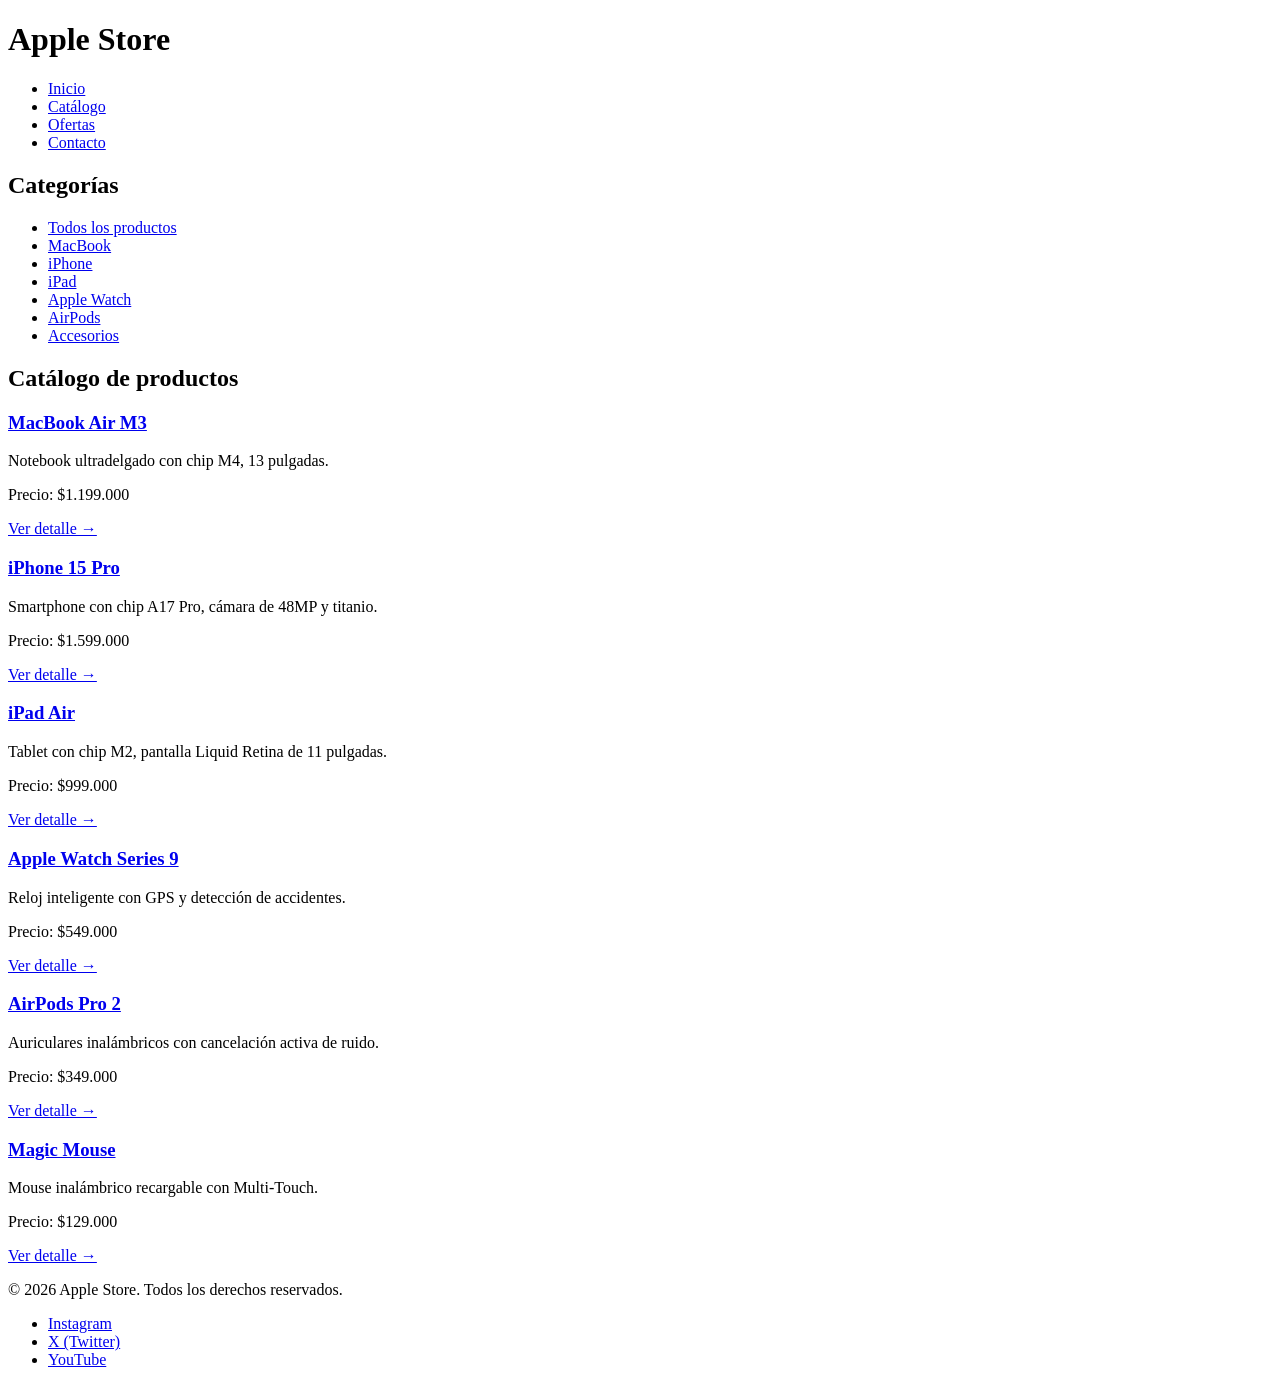
==== index.html @ e069ce96 "Initial commit" ====
<!DOCTYPE html>
<html lang="es">
<head>
    <meta charset="UTF-8">
    <meta name="viewport" content="width=device-width, initial-scale=1.0">
    <meta name="description" content="Catálogo de productos Apple: MacBook, iPhone, iPad, Apple Watch y más.">
    <title>Apple Store | Catálogo de Productos</title>
</head>
<body>

    <header>
        <h1>Apple Store</h1>
        <nav aria-label="Navegación principal">
            <ul>
                <li><a href="#inicio">Inicio</a></li>
                <li><a href="#catalogo">Catálogo</a></li>
                <li><a href="#ofertas">Ofertas</a></li>
                <li><a href="#contacto">Contacto</a></li>
            </ul>
        </nav>
    </header>

    <main id="inicio">

        <aside aria-label="Filtros de categorías">
            <h2>Categorías</h2>
            <nav aria-label="Filtros de productos">
                <ul>
                    <li><a href="#catalogo">Todos los productos</a></li>
                    <li><a href="#macbook">MacBook</a></li>
                    <li><a href="#iphone">iPhone</a></li>
                    <li><a href="#ipad">iPad</a></li>
                    <li><a href="#watch">Apple Watch</a></li>
                    <li><a href="#airpods">AirPods</a></li>
                    <li><a href="#accesorios">Accesorios</a></li>
                </ul>
            </nav>
        </aside>

        <section id="catalogo" aria-label="Catálogo de productos">
            <h2>Catálogo de productos</h2>

            <article id="macbook">
                <h3><a href="producto.html">MacBook Air M3</a></h3>
                <p>Notebook ultradelgado con chip M4, 13 pulgadas.</p>
                <p>Precio: $1.199.000</p>
                <p><a href="producto.html" aria-label="Ver detalle de MacBook Air M3">Ver detalle &rarr;</a></p>
            </article>

            <article id="iphone">
                <h3><a href="producto.html">iPhone 15 Pro</a></h3>
                <p>Smartphone con chip A17 Pro, cámara de 48MP y titanio.</p>
                <p>Precio: $1.599.000</p>
                <p><a href="producto.html" aria-label="Ver detalle de iPhone 15 Pro">Ver detalle &rarr;</a></p>
            </article>

            <article id="ipad">
                <h3><a href="producto.html">iPad Air</a></h3>
                <p>Tablet con chip M2, pantalla Liquid Retina de 11 pulgadas.</p>
                <p>Precio: $999.000</p>
                <p><a href="producto.html" aria-label="Ver detalle de iPad Air">Ver detalle &rarr;</a></p>
            </article>

            <article id="watch">
                <h3><a href="producto.html">Apple Watch Series 9</a></h3>
                <p>Reloj inteligente con GPS y detección de accidentes.</p>
                <p>Precio: $549.000</p>
                <p><a href="producto.html" aria-label="Ver detalle de Apple Watch Series 9">Ver detalle &rarr;</a></p>
            </article>

            <article id="airpods">
                <h3><a href="producto.html">AirPods Pro 2</a></h3>
                <p>Auriculares inalámbricos con cancelación activa de ruido.</p>
                <p>Precio: $349.000</p>
                <p><a href="producto.html" aria-label="Ver detalle de AirPods Pro 2">Ver detalle &rarr;</a></p>
            </article>

            <article id="accesorios">
                <h3><a href="producto.html">Magic Mouse</a></h3>
                <p>Mouse inalámbrico recargable con Multi-Touch.</p>
                <p>Precio: $129.000</p>
                <p><a href="producto.html" aria-label="Ver detalle de Magic Mouse">Ver detalle &rarr;</a></p>
            </article>

        </section>

    </main>

    <footer id="contacto">
        <p>&copy; 2026 Apple Store. Todos los derechos reservados.</p>
        <nav aria-label="Redes sociales">
            <ul>
                <li><a href="https://instagram.com/apple" rel="noopener noreferrer" target="_blank">Instagram</a></li>
                <li><a href="https://x.com/apple" rel="noopener noreferrer" target="_blank">X (Twitter)</a></li>
                <li><a href="https://youtube.com/apple" rel="noopener noreferrer" target="_blank">YouTube</a></li>
            </ul>
        </nav>
    </footer>

</body>
</html>
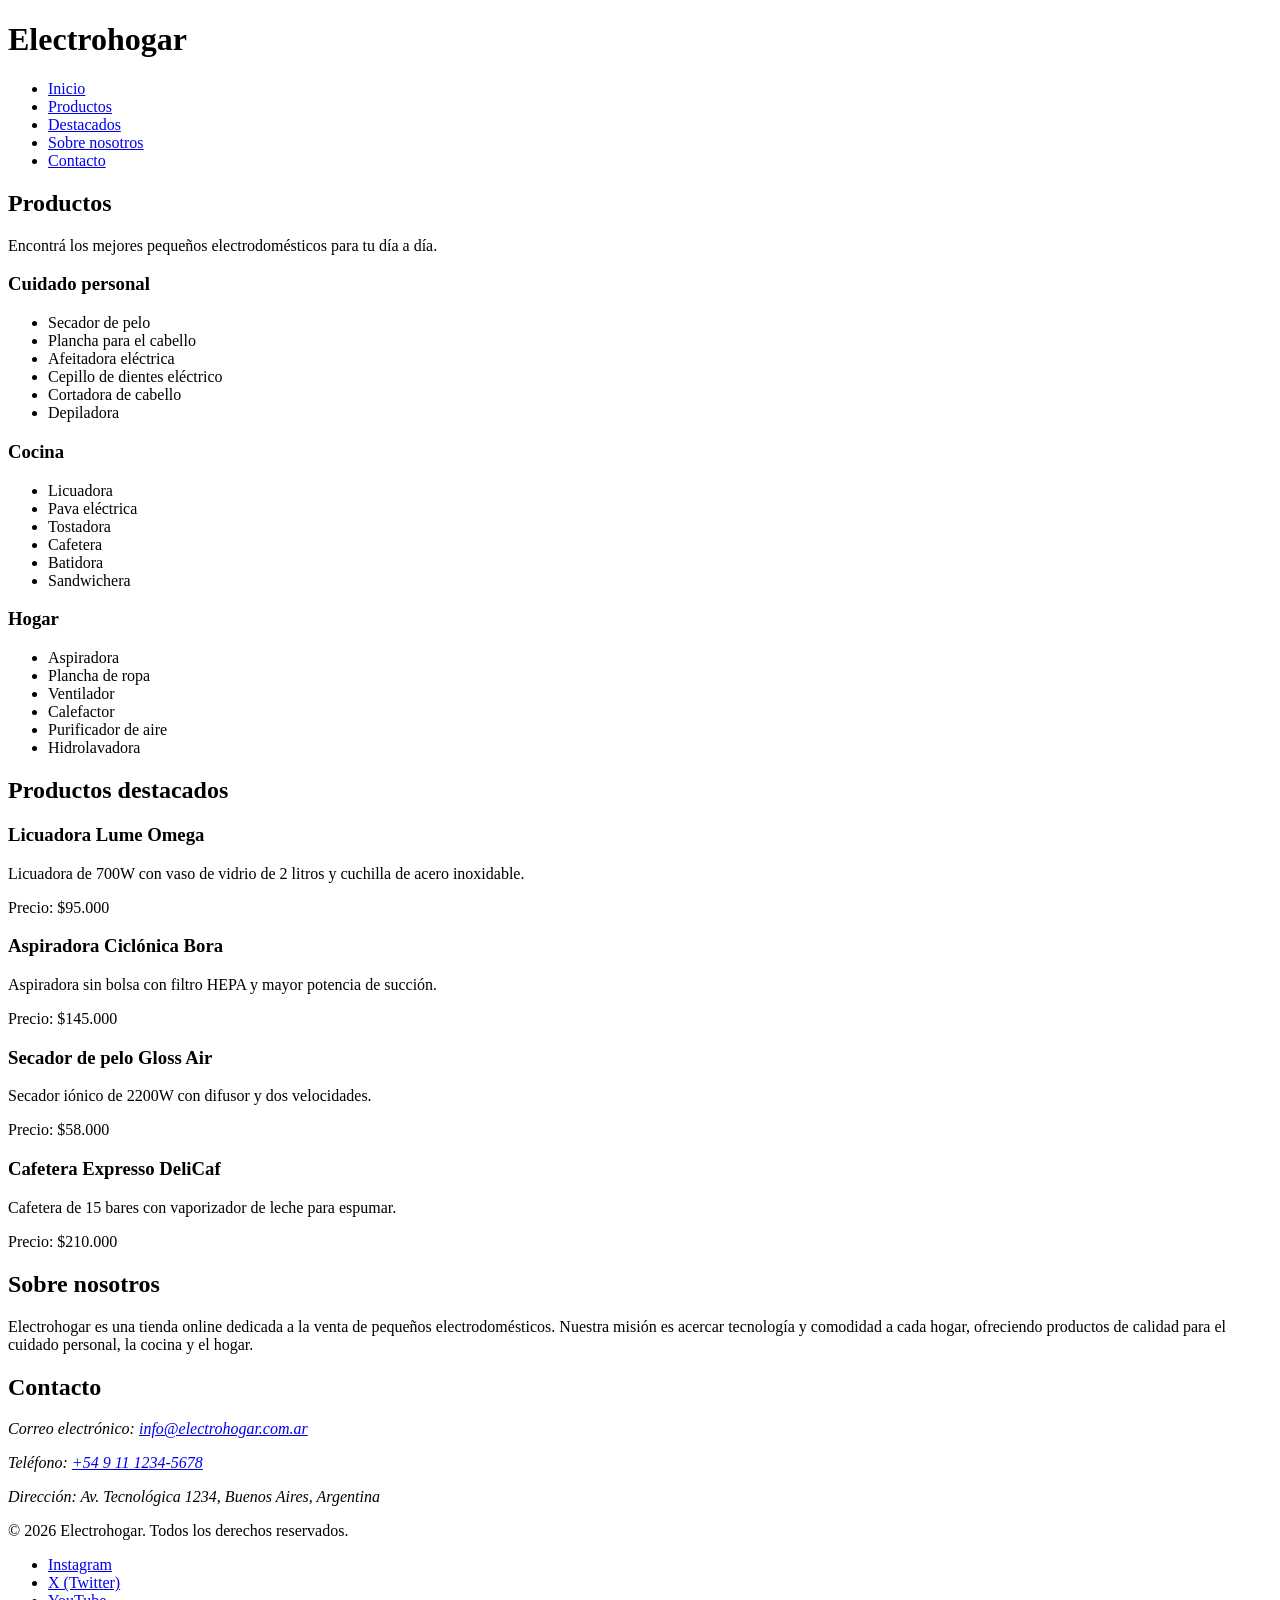
==== commit 3993c052: "guardo los cambios de practica 1" ====
--- a/index.html
+++ b/index.html
@@ -3,18 +3,19 @@
 <head>
     <meta charset="UTF-8">
     <meta name="viewport" content="width=device-width, initial-scale=1.0">
-    <meta name="description" content="Catálogo de productos Apple: MacBook, iPhone, iPad, Apple Watch y más.">
-    <title>Apple Store | Catálogo de Productos</title>
+    <meta name="description" content="Electrohogar: tienda online de pequeños electrodomésticos para el cuidado personal, la cocina y el hogar.">
+    <title>Electrohogar | Pequeños Electrodomésticos</title>
 </head>
 <body>
 
     <header>
-        <h1>Apple Store</h1>
+        <h1>Electrohogar</h1>
         <nav aria-label="Navegación principal">
             <ul>
                 <li><a href="#inicio">Inicio</a></li>
-                <li><a href="#catalogo">Catálogo</a></li>
-                <li><a href="#ofertas">Ofertas</a></li>
+                <li><a href="#productos">Productos</a></li>
+                <li><a href="#destacados">Destacados</a></li>
+                <li><a href="#nosotros">Sobre nosotros</a></li>
                 <li><a href="#contacto">Contacto</a></li>
             </ul>
         </nav>
@@ -22,80 +23,101 @@
 
     <main id="inicio">
 
-        <aside aria-label="Filtros de categorías">
-            <h2>Categorías</h2>
-            <nav aria-label="Filtros de productos">
+        <section id="productos" aria-label="Productos">
+            <h2>Productos</h2>
+            <p>Encontrá los mejores pequeños electrodomésticos para tu día a día.</p>
+
+            <section id="cuidado-personal" aria-label="Categoría cuidado personal">
+                <h3>Cuidado personal</h3>
                 <ul>
-                    <li><a href="#catalogo">Todos los productos</a></li>
-                    <li><a href="#macbook">MacBook</a></li>
-                    <li><a href="#iphone">iPhone</a></li>
-                    <li><a href="#ipad">iPad</a></li>
-                    <li><a href="#watch">Apple Watch</a></li>
-                    <li><a href="#airpods">AirPods</a></li>
-                    <li><a href="#accesorios">Accesorios</a></li>
+                    <li>Secador de pelo</li>
+                    <li>Plancha para el cabello</li>
+                    <li>Afeitadora eléctrica</li>
+                    <li>Cepillo de dientes eléctrico</li>
+                    <li>Cortadora de cabello</li>
+                    <li>Depiladora</li>
                 </ul>
-            </nav>
-        </aside>
+            </section>
 
-        <section id="catalogo" aria-label="Catálogo de productos">
-            <h2>Catálogo de productos</h2>
+            <section id="cocina" aria-label="Categoría cocina">
+                <h3>Cocina</h3>
+                <ul>
+                    <li>Licuadora</li>
+                    <li>Pava eléctrica</li>
+                    <li>Tostadora</li>
+                    <li>Cafetera</li>
+                    <li>Batidora</li>
+                    <li>Sandwichera</li>
+                </ul>
+            </section>
 
-            <article id="macbook">
-                <h3><a href="producto.html">MacBook Air M3</a></h3>
-                <p>Notebook ultradelgado con chip M4, 13 pulgadas.</p>
-                <p>Precio: $1.199.000</p>
-                <p><a href="producto.html" aria-label="Ver detalle de MacBook Air M3">Ver detalle &rarr;</a></p>
+            <section id="hogar" aria-label="Categoría hogar">
+                <h3>Hogar</h3>
+                <ul>
+                    <li>Aspiradora</li>
+                    <li>Plancha de ropa</li>
+                    <li>Ventilador</li>
+                    <li>Calefactor</li>
+                    <li>Purificador de aire</li>
+                    <li>Hidrolavadora</li>
+                </ul>
+            </section>
+        </section>
+
+        <section id="destacados" aria-label="Productos destacados">
+            <h2>Productos destacados</h2>
+
+            <article>
+                <h3>Licuadora Lume Omega</h3>
+                <p>Licuadora de 700W con vaso de vidrio de 2 litros y cuchilla de acero inoxidable.</p>
+                <p>Precio: $95.000</p>
             </article>
 
-            <article id="iphone">
-                <h3><a href="producto.html">iPhone 15 Pro</a></h3>
-                <p>Smartphone con chip A17 Pro, cámara de 48MP y titanio.</p>
-                <p>Precio: $1.599.000</p>
-                <p><a href="producto.html" aria-label="Ver detalle de iPhone 15 Pro">Ver detalle &rarr;</a></p>
+            <article>
+                <h3>Aspiradora Ciclónica Bora</h3>
+                <p>Aspiradora sin bolsa con filtro HEPA y mayor potencia de succión.</p>
+                <p>Precio: $145.000</p>
             </article>
 
-            <article id="ipad">
-                <h3><a href="producto.html">iPad Air</a></h3>
-                <p>Tablet con chip M2, pantalla Liquid Retina de 11 pulgadas.</p>
-                <p>Precio: $999.000</p>
-                <p><a href="producto.html" aria-label="Ver detalle de iPad Air">Ver detalle &rarr;</a></p>
+            <article>
+                <h3>Secador de pelo Gloss Air</h3>
+                <p>Secador iónico de 2200W con difusor y dos velocidades.</p>
+                <p>Precio: $58.000</p>
             </article>
 
-            <article id="watch">
-                <h3><a href="producto.html">Apple Watch Series 9</a></h3>
-                <p>Reloj inteligente con GPS y detección de accidentes.</p>
-                <p>Precio: $549.000</p>
-                <p><a href="producto.html" aria-label="Ver detalle de Apple Watch Series 9">Ver detalle &rarr;</a></p>
+            <article>
+                <h3>Cafetera Expresso DeliCaf</h3>
+                <p>Cafetera de 15 bares con vaporizador de leche para espumar.</p>
+                <p>Precio: $210.000</p>
             </article>
+        </section>
 
-            <article id="airpods">
-                <h3><a href="producto.html">AirPods Pro 2</a></h3>
-                <p>Auriculares inalámbricos con cancelación activa de ruido.</p>
-                <p>Precio: $349.000</p>
-                <p><a href="producto.html" aria-label="Ver detalle de AirPods Pro 2">Ver detalle &rarr;</a></p>
-            </article>
+        <section id="nosotros" aria-label="Sobre nosotros">
+            <h2>Sobre nosotros</h2>
+            <p>Electrohogar es una tienda online dedicada a la venta de pequeños electrodomésticos. Nuestra misión es acercar tecnología y comodidad a cada hogar, ofreciendo productos de calidad para el cuidado personal, la cocina y el hogar.</p>
+        </section>
 
-            <article id="accesorios">
-                <h3><a href="producto.html">Magic Mouse</a></h3>
-                <p>Mouse inalámbrico recargable con Multi-Touch.</p>
-                <p>Precio: $129.000</p>
-                <p><a href="producto.html" aria-label="Ver detalle de Magic Mouse">Ver detalle &rarr;</a></p>
-            </article>
-
+        <section id="contacto" aria-label="Contacto">
+            <h2>Contacto</h2>
+            <address>
+                <p>Correo electrónico: <a href="mailto:info@electrohogar.com.ar">info@electrohogar.com.ar</a></p>
+                <p>Teléfono: <a href="tel:+5491112345678">+54 9 11 1234-5678</a></p>
+                <p>Dirección: Av. Tecnológica 1234, Buenos Aires, Argentina</p>
+            </address>
         </section>
 
     </main>
 
-    <footer id="contacto">
-        <p>&copy; 2026 Apple Store. Todos los derechos reservados.</p>
+    <footer>
+        <p>&copy; 2026 Electrohogar. Todos los derechos reservados.</p>
         <nav aria-label="Redes sociales">
             <ul>
-                <li><a href="https://instagram.com/apple" rel="noopener noreferrer" target="_blank">Instagram</a></li>
-                <li><a href="https://x.com/apple" rel="noopener noreferrer" target="_blank">X (Twitter)</a></li>
-                <li><a href="https://youtube.com/apple" rel="noopener noreferrer" target="_blank">YouTube</a></li>
+                <li><a href="https://instagram.com/electrohogar" rel="noopener noreferrer" target="_blank">Instagram</a></li>
+                <li><a href="https://x.com/electrohogar" rel="noopener noreferrer" target="_blank">X (Twitter)</a></li>
+                <li><a href="https://youtube.com/electrohogar" rel="noopener noreferrer" target="_blank">YouTube</a></li>
             </ul>
         </nav>
     </footer>
 
 </body>
-</html>
+</html>
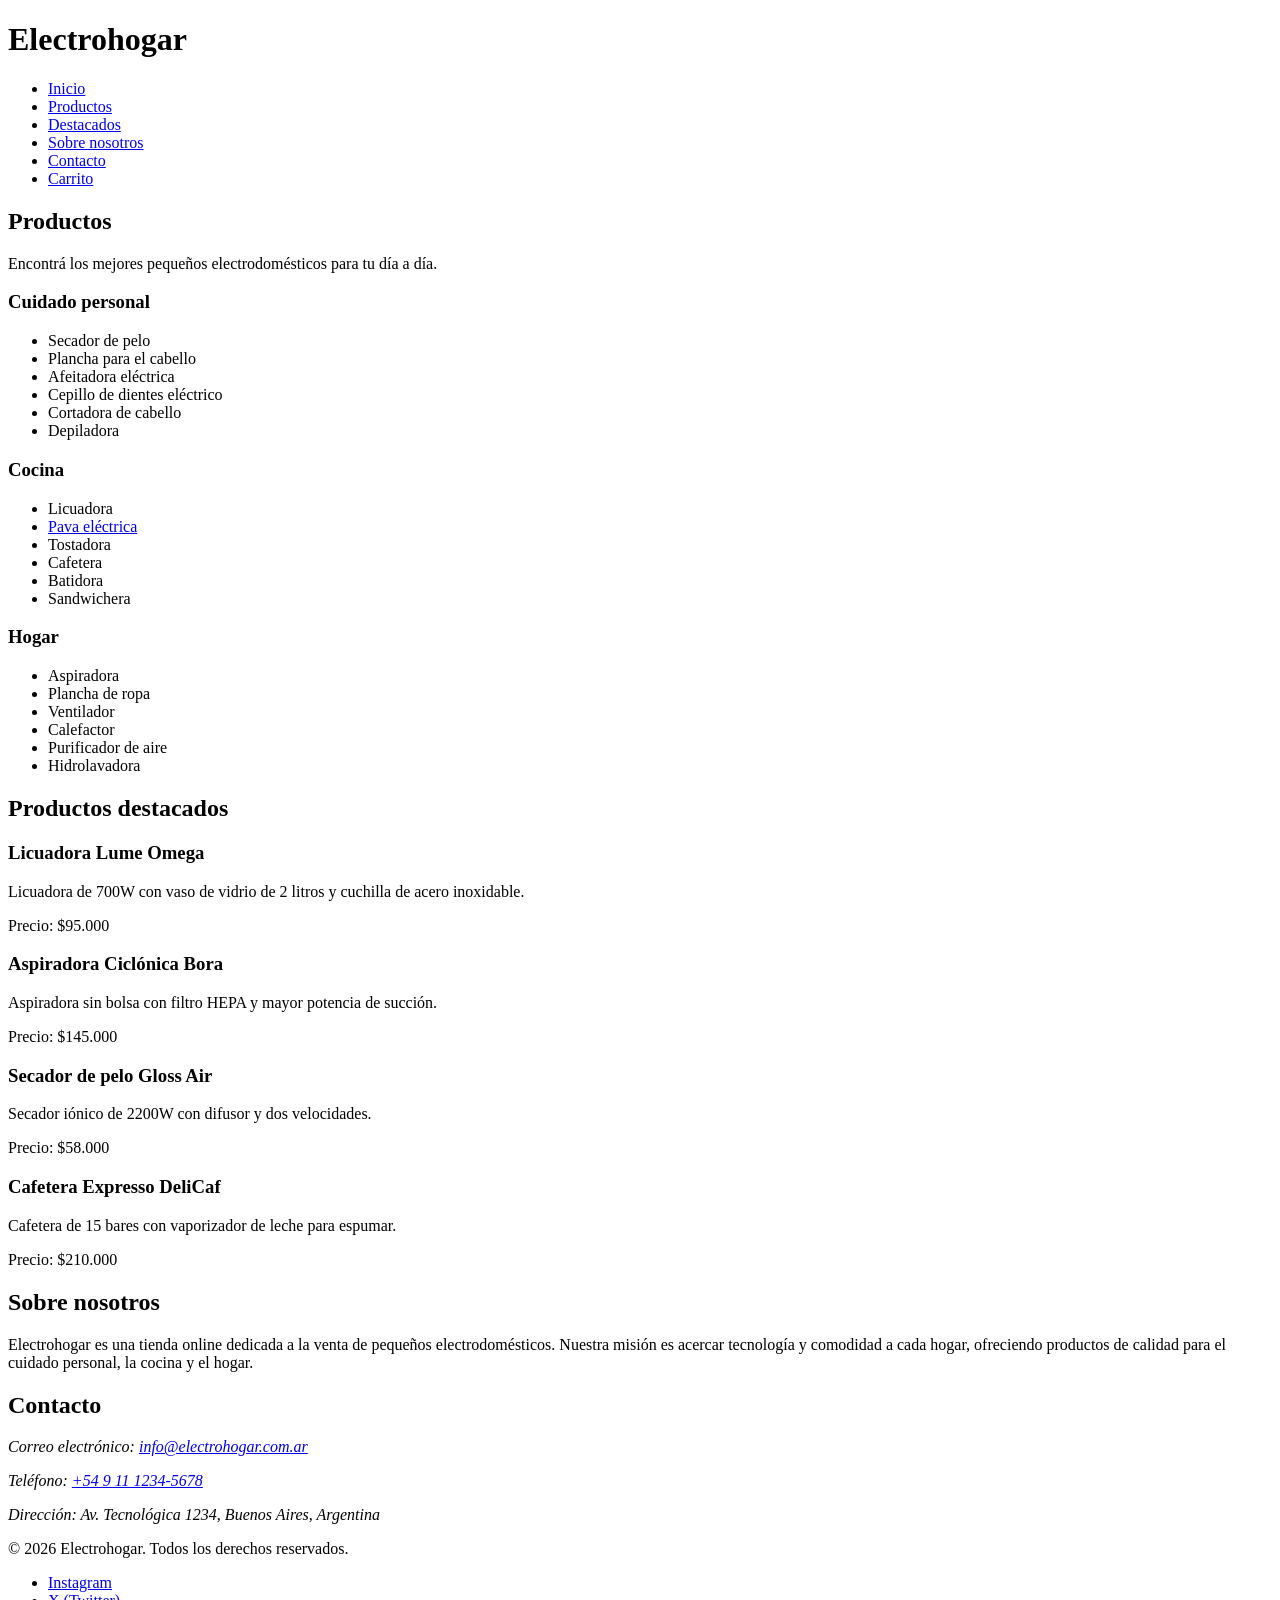
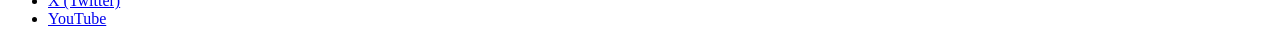
==== commit e676a108: "agrego paginas del proyecto" ====
--- a/index.html
+++ b/index.html
@@ -16,7 +16,8 @@
                 <li><a href="#productos">Productos</a></li>
                 <li><a href="#destacados">Destacados</a></li>
                 <li><a href="#nosotros">Sobre nosotros</a></li>
-                <li><a href="#contacto">Contacto</a></li>
+                <li><a href="contacto.html">Contacto</a></li>
+                <li><a href="carrito.html">Carrito</a></li>
             </ul>
         </nav>
     </header>
@@ -43,7 +44,7 @@
                 <h3>Cocina</h3>
                 <ul>
                     <li>Licuadora</li>
-                    <li>Pava eléctrica</li>
+                    <li><a href="producto.html">Pava eléctrica</a></li>
                     <li>Tostadora</li>
                     <li>Cafetera</li>
                     <li>Batidora</li>
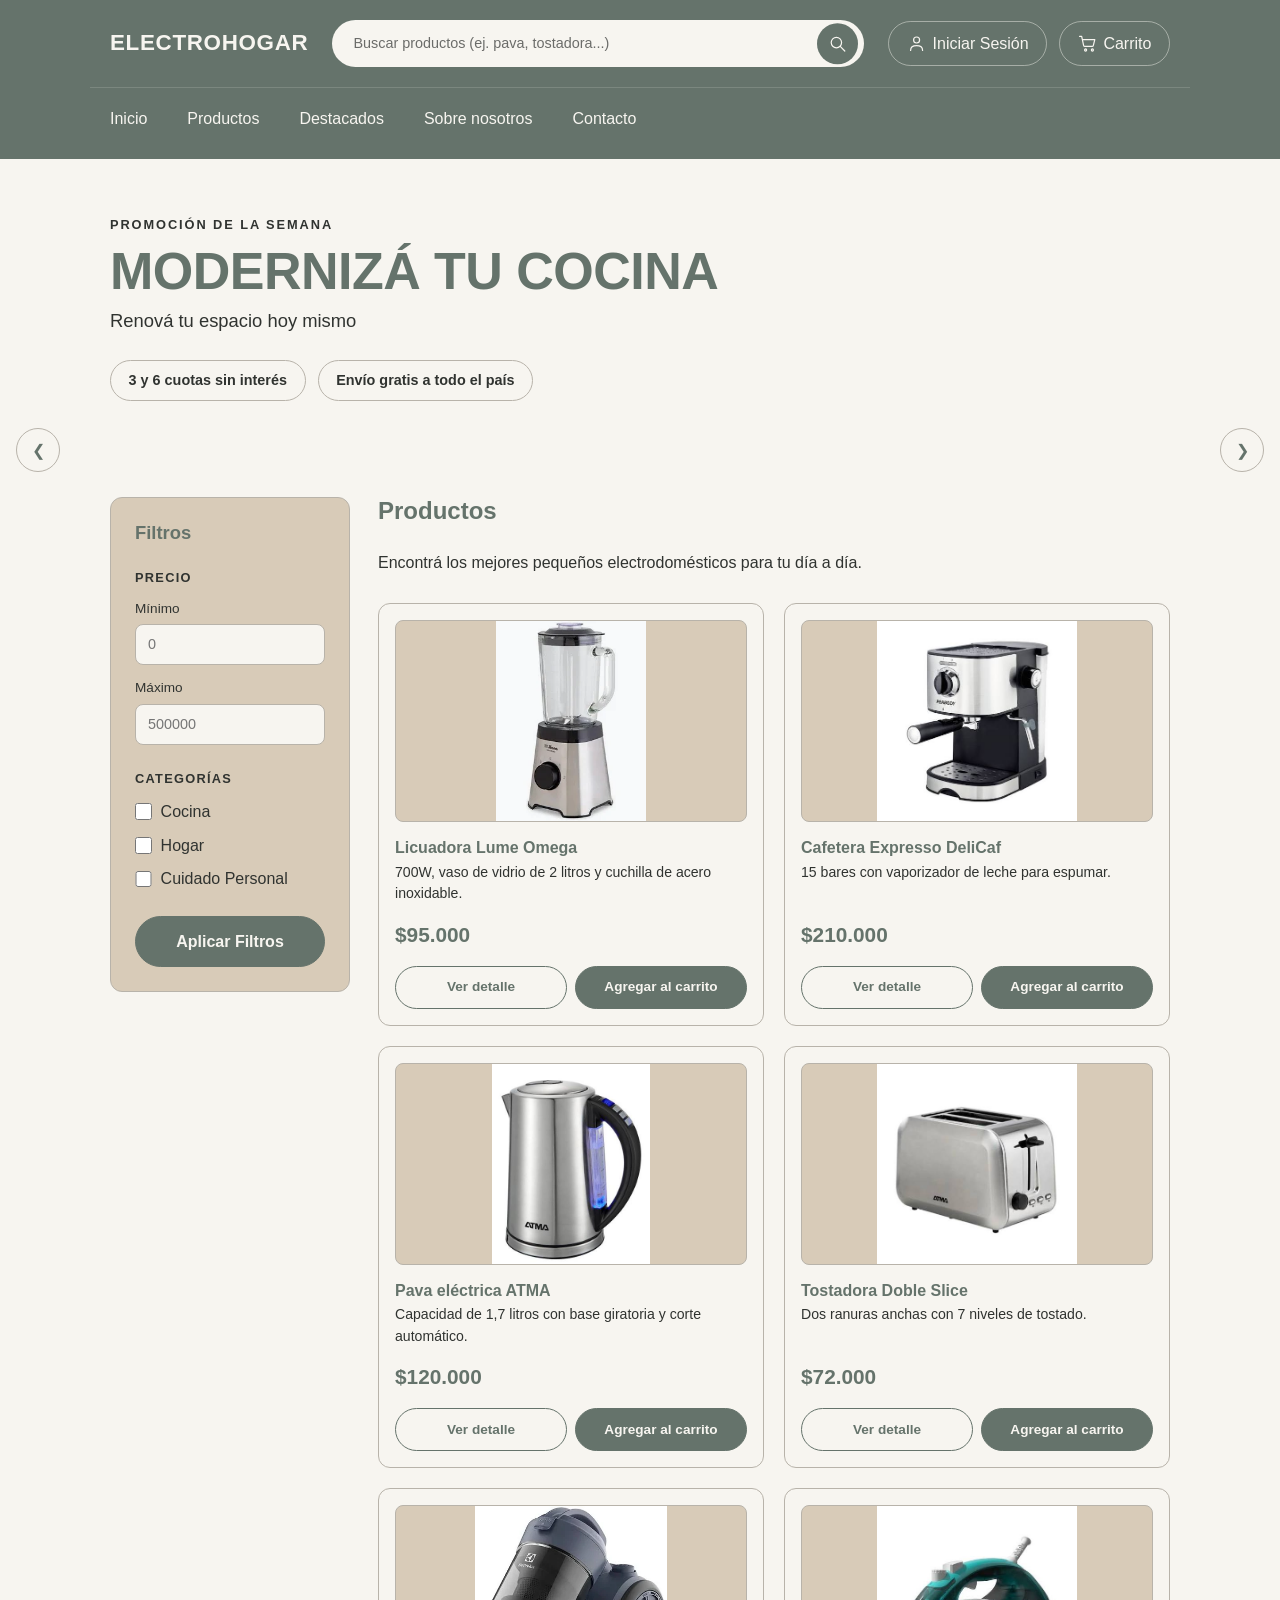
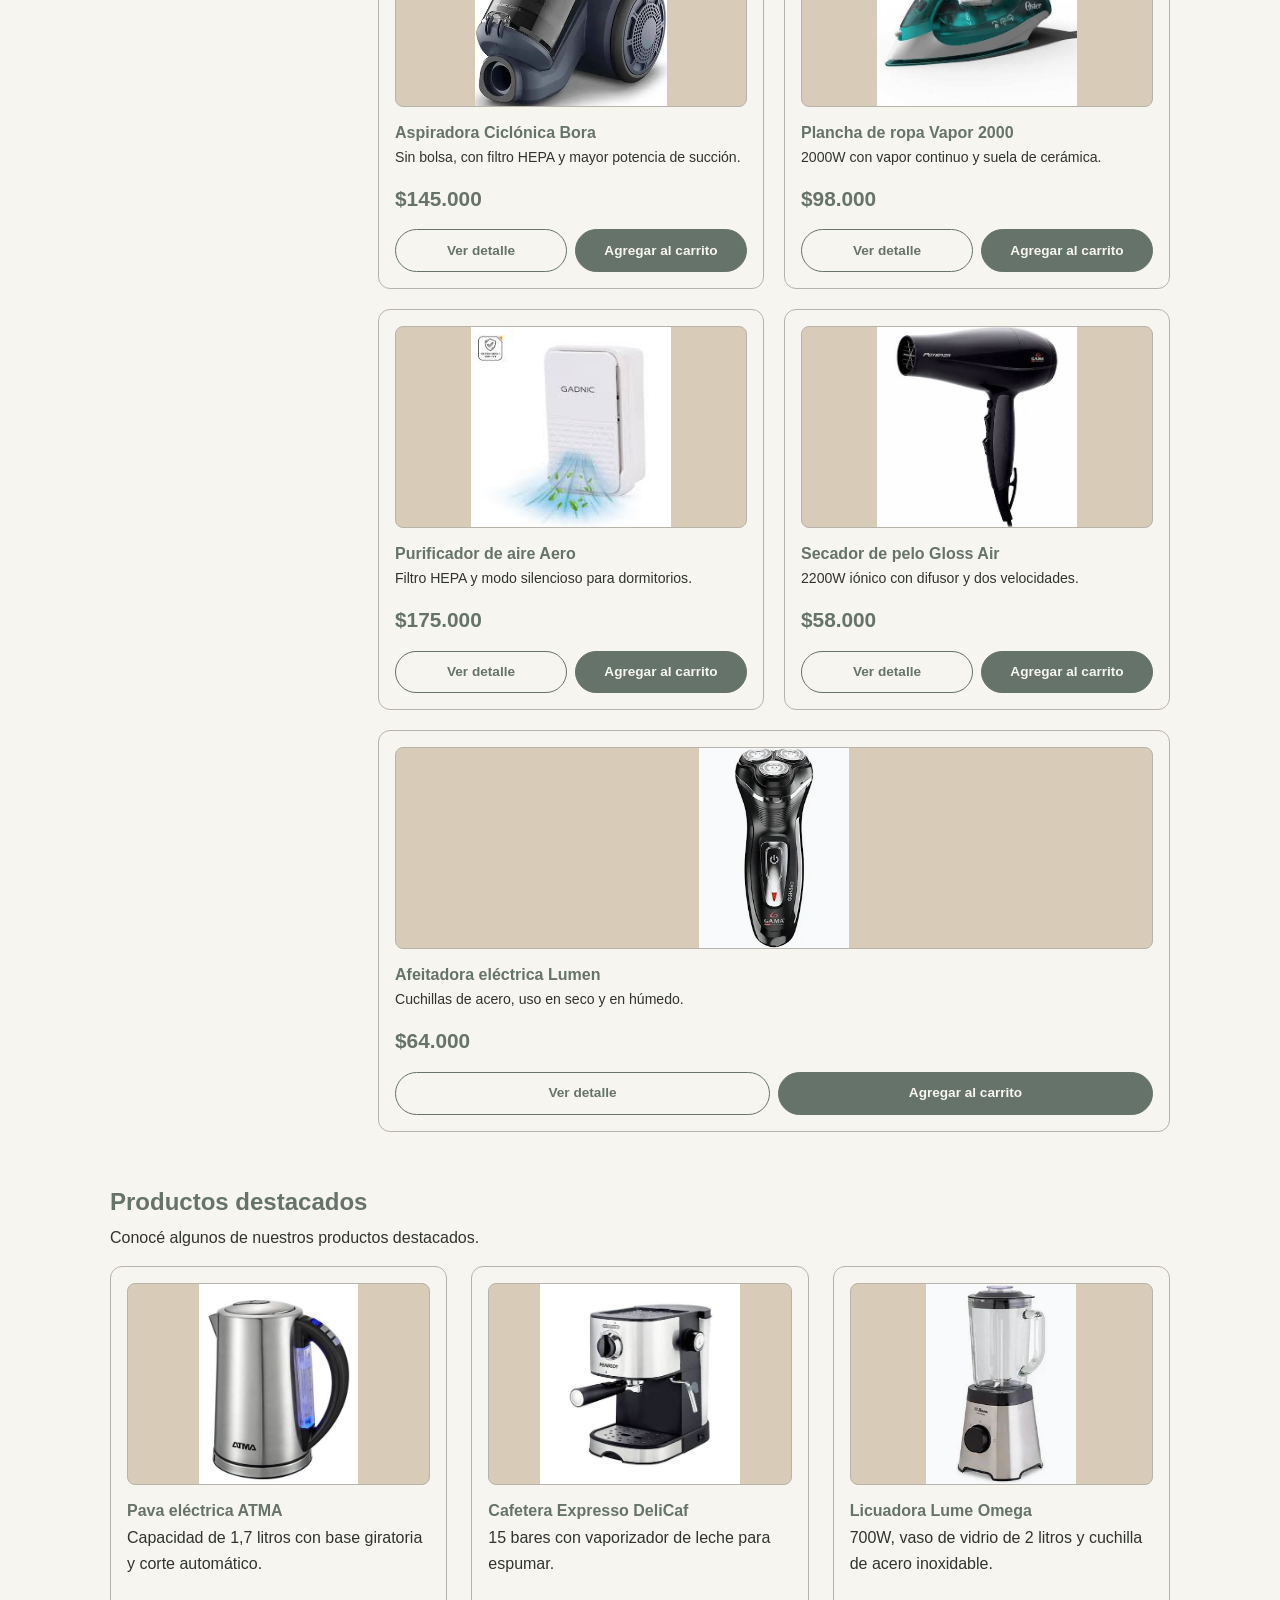
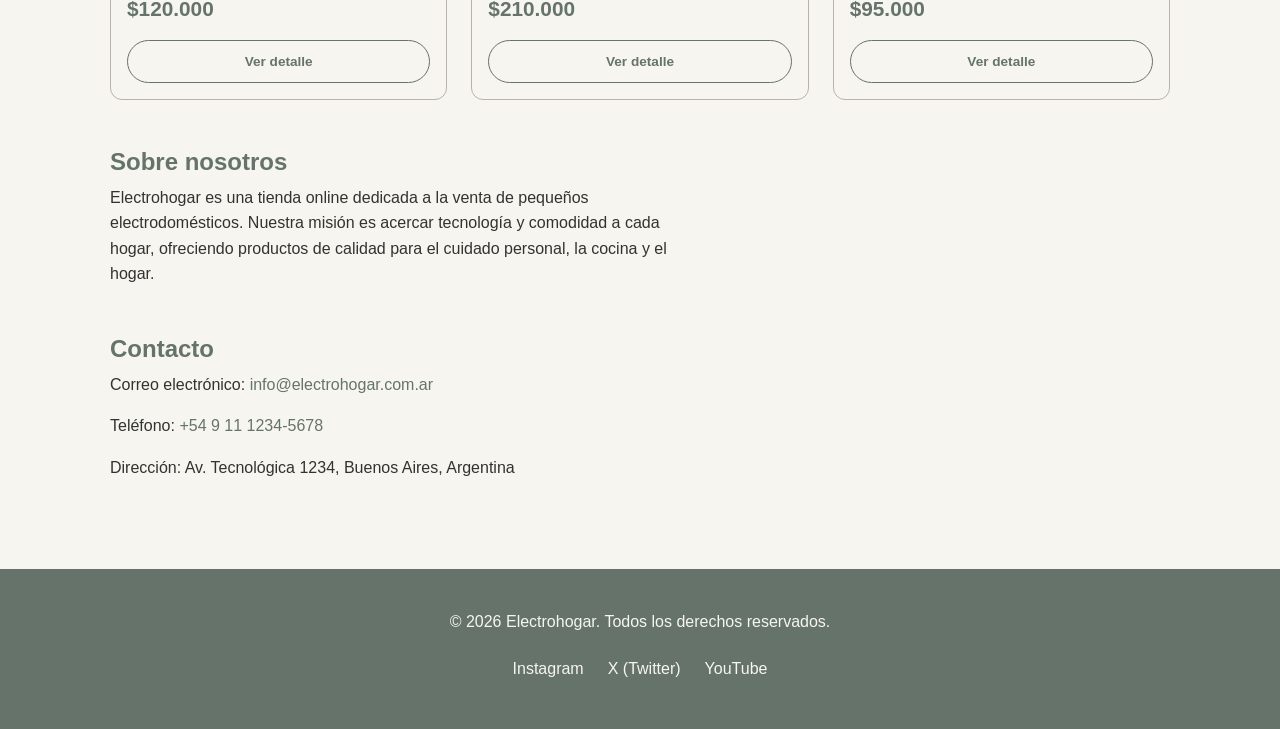
==== commit ff5b601b: "actualiza estructura del index y detalle de producto" ====
--- a/index.html
+++ b/index.html
@@ -5,94 +5,280 @@
     <meta name="viewport" content="width=device-width, initial-scale=1.0">
     <meta name="description" content="Electrohogar: tienda online de pequeños electrodomésticos para el cuidado personal, la cocina y el hogar.">
     <title>Electrohogar | Pequeños Electrodomésticos</title>
+    <link rel="stylesheet" href="style.css">
 </head>
 <body>
 
     <header>
-        <h1>Electrohogar</h1>
-        <nav aria-label="Navegación principal">
-            <ul>
-                <li><a href="#inicio">Inicio</a></li>
-                <li><a href="#productos">Productos</a></li>
-                <li><a href="#destacados">Destacados</a></li>
-                <li><a href="#nosotros">Sobre nosotros</a></li>
-                <li><a href="contacto.html">Contacto</a></li>
-                <li><a href="carrito.html">Carrito</a></li>
+        <div class="contenedor header-superior">
+            <div class="header-marca">
+                <button class="menu-hamburguesa" type="button" aria-label="Abrir menú de navegación">☰</button>
+                <h1>Electrohogar</h1>
+            </div>
+
+            <form class="buscador" action="index.html" method="get" role="search" aria-label="Buscar productos">
+                <input type="search" name="q" placeholder="Buscar productos (ej. pava, tostadora...)" aria-label="Buscar productos">
+                <button class="boton-lupa" type="submit" aria-label="Buscar">
+                    <svg class="icono" viewBox="0 0 24 24" fill="none" stroke="currentColor" stroke-width="1.5" stroke-linecap="round" stroke-linejoin="round" aria-hidden="true" focusable="false">
+                        <circle cx="10.5" cy="10.5" r="6.5"></circle>
+                        <path d="M15.3 15.3 21 21"></path>
+                    </svg>
+                </button>
+            </form>
+
+            <div class="header-usuario">
+                <a class="usuario-enlace" href="login.html" aria-label="Iniciar sesión">
+                    <svg class="icono" viewBox="0 0 24 24" fill="none" stroke="currentColor" stroke-width="1.5" stroke-linecap="round" stroke-linejoin="round" aria-hidden="true" focusable="false">
+                        <circle cx="12" cy="7.5" r="3.75"></circle>
+                        <path d="M4.5 20.5c0-3.9 3.4-6 7.5-6s7.5 2.1 7.5 6"></path>
+                    </svg>
+                    <span class="usuario-texto">Iniciar Sesión</span>
+                </a>
+                <a class="carrito" href="carrito.html" aria-label="Ver carrito">
+                    <svg class="icono" viewBox="0 0 24 24" fill="none" stroke="currentColor" stroke-width="1.5" stroke-linecap="round" stroke-linejoin="round" aria-hidden="true" focusable="false">
+                        <path d="M2 3h2.6l2.4 11.2a1.6 1.6 0 0 0 1.6 1.3h9a1.6 1.6 0 0 0 1.6-1.3L21 7H5.5"></path>
+                        <circle cx="9.5" cy="20" r="1.3"></circle>
+                        <circle cx="18" cy="20" r="1.3"></circle>
+                    </svg>
+                    <span class="carrito-texto">Carrito</span>
+                </a>
+            </div>
+        </div>
+
+        <div class="contenedor header-inferior">
+            <nav aria-label="Navegación principal">
+                <ul>
+                    <li><a href="#inicio">Inicio</a></li>
+                    <li><a href="#productos">Productos</a></li>
+                    <li><a href="#destacados">Destacados</a></li>
+                    <li><a href="#nosotros">Sobre nosotros</a></li>
+                    <li><a href="contacto.html">Contacto</a></li>
+                </ul>
+            </nav>
+        </div>
+    </header>
+
+    <section id="inicio"el-promocional" aria-label="Promoción de la semana">
+        <button class="carrusel-flecha carrusel-flecha-anterior" type="button" aria-label="Promoción anterior">❮</button>
+
+        <div class="contenedor carrusel-contenedor">
+            <p class="carrusel-kicker">Promoción de la semana</p>
+            <h2 class="carrusel-titulo">MODERNIZÁ TU COCINA</h2>
+            <p class="carrusel-subtitulo">Renová tu espacio hoy mismo</p>
+
+            <ul class="carrusel-promos">
+                <li>3 y 6 cuotas sin interés</li>
+                <li>Envío gratis a todo el país</li>
             </ul>
-        </nav>
-    </header>
-
-    <main id="inicio">
-
-        <section id="productos" aria-label="Productos">
-            <h2>Productos</h2>
-            <p>Encontrá los mejores pequeños electrodomésticos para tu día a día.</p>
-
-            <section id="cuidado-personal" aria-label="Categoría cuidado personal">
-                <h3>Cuidado personal</h3>
-                <ul>
-                    <li>Secador de pelo</li>
-                    <li>Plancha para el cabello</li>
-                    <li>Afeitadora eléctrica</li>
-                    <li>Cepillo de dientes eléctrico</li>
-                    <li>Cortadora de cabello</li>
-                    <li>Depiladora</li>
-                </ul>
+        </div>
+
+        <button class="carrusel-flecha carrusel-flecha-siguiente" type="button" aria-label="Promoción siguiente">❯</button>
+    </section>
+
+    <main id="inicio" class="contenedor">
+
+        <div class="tienda-contenedor">
+
+            <aside class="filtros-lateral" aria-label="Filtros de productos">
+                <form class="filtros-caja" action="index.html" method="get">
+                    <h3>Filtros</h3>
+
+                    <fieldset class="filtro-bloque">
+                        <legend>Precio</legend>
+                        <div class="campo">
+                            <label for="precio-min">Mínimo</label>
+                            <input type="number" id="precio-min" name="precio-min" placeholder="0" min="0" step="1000">
+                        </div>
+                        <div class="campo">
+                            <label for="precio-max">Máximo</label>
+                            <input type="number" id="precio-max" name="precio-max" placeholder="500000" min="0" step="1000">
+                        </div>
+                    </fieldset>
+
+                    <fieldset class="filtro-bloque">
+                        <legend>Categorías</legend>
+                        <ul class="filtro-lista">
+                            <li>
+                                <input type="checkbox" id="cat-cocina" name="categoria" value="cocina">
+                                <label for="cat-cocina">Cocina</label>
+                            </li>
+                            <li>
+                                <input type="checkbox" id="cat-hogar" name="categoria" value="hogar">
+                                <label for="cat-hogar">Hogar</label>
+                            </li>
+                            <li>
+                                <input type="checkbox" id="cat-cuidado" name="categoria" value="cuidado-personal">
+                                <label for="cat-cuidado">Cuidado Personal</label>
+                            </li>
+                        </ul>
+                    </fieldset>
+
+                    <button class="filtros-aplicar" type="submit">Aplicar Filtros</button>
+                </form>
+            </aside>
+
+            <section id="productos" aria-label="Productos">
+                <h2>Productos</h2>
+                <p>Encontrá los mejores pequeños electrodomésticos para tu día a día.</p>
+
+                <article class="producto">
+                    <div class="imagen-producto">
+                        <img src="imagenes/licuadora.jpg" alt="Licuadora Lume Omega con vaso de vidrio de 2 litros">
+                    </div>
+                    <h3>Licuadora Lume Omega</h3>
+                    <p class="producto-descripcion">700W, vaso de vidrio de 2 litros y cuchilla de acero inoxidable.</p>
+                    <p class="producto-precio">$95.000</p>
+                    <div class="producto-acciones">
+                        <a class="boton-detalle" href="producto.html">Ver detalle</a>
+                        <button class="boton-agregar" type="button">Agregar al carrito</button>
+                    </div>
+                </article>
+
+                <article class="producto">
+                    <div class="imagen-producto">
+                        <img src="imagenes/cafetera.jpg" alt="Cafetera Expresso DeliCaf de 15 bares con vaporizador de leche">
+                    </div>
+                    <h3>Cafetera Expresso DeliCaf</h3>
+                    <p class="producto-descripcion">15 bares con vaporizador de leche para espumar.</p>
+                    <p class="producto-precio">$210.000</p>
+                    <div class="producto-acciones">
+                        <a class="boton-detalle" href="producto.html">Ver detalle</a>
+                        <button class="boton-agregar" type="button">Agregar al carrito</button>
+                    </div>
+                </article>
+
+                <article class="producto">
+                    <div class="imagen-producto">
+                        <img src="imagenes/pava.jpg"alt="Pava eléctrica de acero inoxidable">
+                    </div>
+                    <h3>Pava eléctrica ATMA</h3>
+                    <p class="producto-descripcion">Capacidad de 1,7 litros con base giratoria y corte automático.</p>
+                    <p class="producto-precio">$120.000</p>
+                    <div class="producto-acciones">
+                        <a class="boton-detalle" href="producto.html">Ver detalle</a>
+                        <button class="boton-agregar" type="button">Agregar al carrito</button>
+                    </div>
+                </article>
+
+                <article class="producto">
+                    <div class="imagen-producto">
+                        <img src="imagenes/tostadora.jpg" alt="Tostadora de dos ranuras">
+                    </div>
+                    <h3>Tostadora Doble Slice</h3>
+                    <p class="producto-descripcion">Dos ranuras anchas con 7 niveles de tostado.</p>
+                    <p class="producto-precio">$72.000</p>
+                    <div class="producto-acciones">
+                        <a class="boton-detalle" href="producto.html">Ver detalle</a>
+                        <button class="boton-agregar" type="button">Agregar al carrito</button>
+                    </div>
+                </article>
+
+                <article class="producto">
+                    <div class="imagen-producto">
+                        <img src="imagenes/aspiradora.jpg" alt="Aspiradora Ciclónica Bora sin bolsa con filtro HEPA">
+                    </div>
+                    <h3>Aspiradora Ciclónica Bora</h3>
+                    <p class="producto-descripcion">Sin bolsa, con filtro HEPA y mayor potencia de succión.</p>
+                    <p class="producto-precio">$145.000</p>
+                    <div class="producto-acciones">
+                        <a class="boton-detalle" href="producto.html">Ver detalle</a>
+                        <button class="boton-agregar" type="button">Agregar al carrito</button>
+                    </div>
+                </article>
+
+                <article class="producto">
+                    <div class="imagen-producto">
+                        <img src="imagenes/plancha.jpg" alt="Plancha de ropa con vapor">
+                    </div>
+                    <h3>Plancha de ropa Vapor 2000</h3>
+                    <p class="producto-descripcion">2000W con vapor continuo y suela de cerámica.</p>
+                    <p class="producto-precio">$98.000</p>
+                    <div class="producto-acciones">
+                        <a class="boton-detalle" href="producto.html">Ver detalle</a>
+                        <button class="boton-agregar" type="button">Agregar al carrito</button>
+                    </div>
+                </article>
+
+                <article class="producto">
+                    <div class="imagen-producto">
+                        <img src="imagenes/purificador.jpg" alt="Purificador de aire con filtro HEPA">
+                    </div>
+                    <h3>Purificador de aire Aero</h3>
+                    <p class="producto-descripcion">Filtro HEPA y modo silencioso para dormitorios.</p>
+                    <p class="producto-precio">$175.000</p>
+                    <div class="producto-acciones">
+                        <a class="boton-detalle" href="producto.html">Ver detalle</a>
+                        <button class="boton-agregar" type="button">Agregar al carrito</button>
+                    </div>
+                </article>
+
+                <article class="producto">
+                    <div class="imagen-producto">
+                        <img src="imagenes/secador.jpg" alt="Secador de pelo iónico Gloss Air de 2200W">
+                    </div>
+                    <h3>Secador de pelo Gloss Air</h3>
+                    <p class="producto-descripcion">2200W iónico con difusor y dos velocidades.</p>
+                    <p class="producto-precio">$58.000</p>
+                    <div class="producto-acciones">
+                        <a class="boton-detalle" href="producto.html">Ver detalle</a>
+                        <button class="boton-agregar" type="button">Agregar al carrito</button>
+                    </div>
+                </article>
+
+                <article class="producto">
+                    <div class="imagen-producto">
+                        <img src="imagenes/afeitadora.jpg" alt="Afeitadora eléctrica">
+                    </div>
+                    <h3>Afeitadora eléctrica Lumen</h3>
+                    <p class="producto-descripcion">Cuchillas de acero, uso en seco y en húmedo.</p>
+                    <p class="producto-precio">$64.000</p>
+                    <div class="producto-acciones">
+                        <a class="boton-detalle" href="producto.html">Ver detalle</a>
+                        <button class="boton-agregar" type="button">Agregar al carrito</button>
+                    </div>
+                </article>
             </section>
 
-            <section id="cocina" aria-label="Categoría cocina">
-                <h3>Cocina</h3>
-                <ul>
-                    <li>Licuadora</li>
-                    <li><a href="producto.html">Pava eléctrica</a></li>
-                    <li>Tostadora</li>
-                    <li>Cafetera</li>
-                    <li>Batidora</li>
-                    <li>Sandwichera</li>
-                </ul>
-            </section>
-
-            <section id="hogar" aria-label="Categoría hogar">
-                <h3>Hogar</h3>
-                <ul>
-                    <li>Aspiradora</li>
-                    <li>Plancha de ropa</li>
-                    <li>Ventilador</li>
-                    <li>Calefactor</li>
-                    <li>Purificador de aire</li>
-                    <li>Hidrolavadora</li>
-                </ul>
-            </section>
-        </section>
-
-        <section id="destacados" aria-label="Productos destacados">
-            <h2>Productos destacados</h2>
-
-            <article>
-                <h3>Licuadora Lume Omega</h3>
-                <p>Licuadora de 700W con vaso de vidrio de 2 litros y cuchilla de acero inoxidable.</p>
-                <p>Precio: $95.000</p>
-            </article>
-
-            <article>
-                <h3>Aspiradora Ciclónica Bora</h3>
-                <p>Aspiradora sin bolsa con filtro HEPA y mayor potencia de succión.</p>
-                <p>Precio: $145.000</p>
-            </article>
-
-            <article>
-                <h3>Secador de pelo Gloss Air</h3>
-                <p>Secador iónico de 2200W con difusor y dos velocidades.</p>
-                <p>Precio: $58.000</p>
-            </article>
-
-            <article>
-                <h3>Cafetera Expresso DeliCaf</h3>
-                <p>Cafetera de 15 bares con vaporizador de leche para espumar.</p>
-                <p>Precio: $210.000</p>
-            </article>
-        </section>
-
+        </div>
+<section id="destacados" aria-label="Productos destacados">
+    <h2>Productos destacados</h2>
+    <p>Conocé algunos de nuestros productos destacados.</p>
+
+    <div class="productos-destacados">
+        <article class="producto">
+            <div class="imagen-producto">
+                <img src="imagenes/pava.jpg"
+                alt="pava-electrica ATMA">
+            </div>
+            <h3>Pava eléctrica ATMA</h3>
+            <p>Capacidad de 1,7 litros con base giratoria y corte automático.</p>
+            <p class="producto-precio">$120.000</p>
+            <a class="boton-detalle" href="producto.html">Ver detalle</a>
+        </article>
+
+        <article class="producto">
+            <div class="imagen-producto">
+                <img src="imagenes/cafetera.jpg"
+                alt="cafetera Expresso DeliCaf">
+            </div>
+            <h3>Cafetera Expresso DeliCaf</h3>
+            <p>15 bares con vaporizador de leche para espumar.</p>
+            <p class="producto-precio">$210.000</p>
+            <a class="boton-detalle" href="producto.html">Ver detalle</a>
+        </article>
+
+        <article class="producto">
+            <div class="imagen-producto">
+                <img src="imagenes/licuadora.jpg"
+                alt="licuadora Lume Omega">
+            </div>
+            <h3>Licuadora Lume Omega</h3>
+            <p>700W, vaso de vidrio de 2 litros y cuchilla de acero inoxidable.</p>
+            <p class="producto-precio">$95.000</p>
+            <a class="boton-detalle" href="producto.html">Ver detalle</a>
+        </article>
+    </div>
+</section>
         <section id="nosotros" aria-label="Sobre nosotros">
             <h2>Sobre nosotros</h2>
             <p>Electrohogar es una tienda online dedicada a la venta de pequeños electrodomésticos. Nuestra misión es acercar tecnología y comodidad a cada hogar, ofreciendo productos de calidad para el cuidado personal, la cocina y el hogar.</p>
@@ -121,4 +307,4 @@
     </footer>
 
 </body>
-</html>+</html>
--- a/style.css
+++ b/style.css
@@ -0,0 +1,705 @@
+:root {
+    --marfil: #f7f5f0;
+    --beige-arena: #d8cbb8;
+    --gris-piedra: #b8b3aa;
+    --verde-grisaceo: #65736b;
+    --gris-carbon: #303330;
+}
+html {
+    scroll-behavior: smooth;
+    scroll-padding-top: 170px;
+}
+
+* {
+    box-sizing: border-box;
+}
+
+body {
+    margin: 0;
+    font-family: "Segoe UI", Arial, sans-serif;
+    font-size: 1rem;
+    line-height: 1.6;
+    color: var(--gris-carbon);
+    background-color: var(--marfil);
+}
+
+h1,
+h2,
+h3 {
+    margin: 0 0 0.5rem;
+    line-height: 1.2;
+    color: var(--verde-grisaceo);
+}
+
+p {
+    margin: 0 0 1rem;
+}
+
+a {
+    color: var(--verde-grisaceo);
+    text-decoration: none;
+}
+
+a:hover {
+    text-decoration: underline;
+}
+
+.contenedor {
+    max-width: 1100px;
+    margin: 0 auto;
+    padding-left: 1.25rem;
+    padding-right: 1.25rem;
+}
+
+header {
+    position: sticky;
+    top: 0;
+    z-index: 1000;
+    padding: 1.25rem 0;
+    color: var(--marfil);
+    background-color: var(--verde-grisaceo);
+}
+
+.header-superior {
+    display: flex;
+    flex-wrap: wrap;
+    align-items: center;
+    justify-content: space-between;
+    gap: 1rem 1.5rem;
+}
+
+.header-marca {
+    display: flex;
+    align-items: center;
+    gap: 0.6rem;
+}
+
+.menu-hamburguesa {
+    display: none;
+    padding: 0.35rem 0.6rem;
+    font-size: 1.25rem;
+    line-height: 1;
+    color: var(--marfil);
+    background-color: transparent;
+    border: 1px solid rgba(247, 245, 240, 0.45);
+    border-radius: 8px;
+    cursor: pointer;
+}
+
+header h1 {
+    margin: 0;
+    color: var(--marfil);
+    font-size: 1.4rem;
+    letter-spacing: 0.03em;
+    text-transform: uppercase;
+    white-space: nowrap;
+}
+
+.buscador {
+    position: relative;
+    flex: 1;
+    min-width: 0;
+    max-width: 600px;
+}
+
+.buscador input {
+    width: 100%;
+    padding: 0.7rem 3.75rem 0.7rem 1.25rem;
+    font: inherit;
+    font-size: 0.9rem;
+    color: var(--gris-carbon);
+    background-color: var(--marfil);
+    border: 1px solid transparent;
+    border-radius: 50px;
+    transition: box-shadow 0.2s ease;
+}
+
+.buscador input::placeholder {
+    color: var(--gris-carbon);
+    opacity: 0.7;
+}
+
+.buscador input:focus {
+    outline: none;
+    box-shadow: 0 0 0 3px rgba(247, 245, 240, 0.35);
+}
+
+.boton-lupa {
+    position: absolute;
+    top: 50%;
+    right: 6px;
+    display: flex;
+    align-items: center;
+    justify-content: center;
+    width: 2.6rem;
+    height: 2.6rem;
+    font-size: 0.95rem;
+    color: var(--marfil);
+    background-color: var(--verde-grisaceo);
+    border: none;
+    border-radius: 50%;
+    cursor: pointer;
+    transform: translateY(-50%);
+    transition: background-color 0.2s ease;
+}
+
+.boton-lupa:hover {
+    background-color: var(--gris-carbon);
+}
+
+.header-usuario {
+    display: flex;
+    align-items: center;
+    gap: 0.75rem;
+}
+
+.usuario-enlace,
+.carrito {
+    display: inline-flex;
+    align-items: center;
+    gap: 0.4rem;
+    padding: 0.55rem 1.1rem;
+    color: var(--marfil);
+    font-weight: 500;
+    white-space: nowrap;
+    border: 1px solid rgba(247, 245, 240, 0.45);
+    border-radius: 50px;
+    transition: background-color 0.2s ease;
+}
+
+.usuario-enlace:hover,
+.carrito:hover {
+    background-color: rgba(247, 245, 240, 0.15);
+    text-decoration: none;
+}
+
+.icono {
+    display: block;
+    flex-shrink: 0;
+    width: 1.2rem;
+    height: 1.2rem;
+    transition: transform 0.2s ease;
+}
+
+.boton-lupa:hover .icono,
+.usuario-enlace:hover .icono,
+.carrito:hover .icono {
+    transform: scale(1.12);
+}
+
+.header-inferior {
+    margin-top: 1.25rem;
+    padding-top: 0.75rem;
+    border-top: 1px solid rgba(247, 245, 240, 0.15);
+}
+
+nav ul {
+    display: flex;
+    flex-wrap: wrap;
+    gap: 0.5rem 1.5rem;
+    margin: 0;
+    padding: 0;
+    list-style: none;
+}
+
+header nav ul {
+    gap: 2.5rem;
+}
+
+nav a {
+    display: inline-block;
+    padding: 0.35rem 0;
+    color: var(--marfil);
+    font-weight: 500;
+    border-bottom: 2px solid transparent;
+    transition: color 0.2s ease, border-color 0.2s ease;
+}
+
+nav a:hover {
+    color: var(--marfil);
+    border-bottom-color: var(--marfil);
+    text-decoration: none;
+}
+
+.carrusel-promocional {
+    position: relative;
+    background-color: var(--beige-arena);
+    border-bottom: 1px solid var(--gris-piedra);
+}
+
+.carrusel-contenedor {
+    padding-top: 3.5rem;
+    padding-bottom: 3.5rem;
+}
+
+.carrusel-kicker {
+    margin: 0 0 0.5rem;
+    color: var(--gris-carbon);
+    font-size: 0.8rem;
+    font-weight: bold;
+    letter-spacing: 0.15em;
+    text-transform: uppercase;
+}
+
+.carrusel-titulo {
+    margin: 0 0 0.5rem;
+    font-size: clamp(2rem, 5vw, 3.25rem);
+    letter-spacing: -0.01em;
+    line-height: 1.05;
+}
+
+.carrusel-subtitulo {
+    margin: 0 0 1.5rem;
+    color: var(--gris-carbon);
+    font-size: 1.15rem;
+}
+
+.carrusel-promos li {
+    padding: 0.5rem 1.1rem;
+    color: var(--gris-carbon);
+    font-size: 0.9rem;
+    font-weight: 600;
+    background-color: var(--marfil);
+    border: 1px solid var(--gris-piedra);
+    border-radius: 50px;
+}
+
+.carrusel-promos {
+    display: flex;
+    flex-wrap: wrap;
+    gap: 0.75rem;
+    margin: 0;
+    padding: 0;
+    list-style: none;
+}
+
+.carrusel-flecha {
+    position: absolute;
+    top: 50%;
+    display: flex;
+    align-items: center;
+    justify-content: center;
+    width: 2.75rem;
+    height: 2.75rem;
+    font-size: 1rem;
+    color: var(--verde-grisaceo);
+    background-color: var(--marfil);
+    border: 1px solid var(--gris-piedra);
+    border-radius: 50%;
+    cursor: pointer;
+    transform: translateY(-50%);
+    transition: background-color 0.2s ease, color 0.2s ease;
+}
+
+.carrusel-flecha:hover {
+    color: var(--marfil);
+    background-color: var(--verde-grisaceo);
+}
+
+.carrusel-flecha-anterior {
+    left: 1rem;
+}
+
+.carrusel-flecha-siguiente {
+    right: 1rem;
+}
+
+main {
+    padding-top: 2.5rem;
+    padding-bottom: 2.5rem;
+}
+
+main > section {
+    margin-bottom: 3rem;
+}
+
+.tienda-contenedor {
+    display: grid;
+    grid-template-columns: 240px 1fr;
+    align-items: start;
+    gap: 1.75rem;
+    margin-bottom: 3.5rem;
+}
+
+.filtros-lateral {
+    position: sticky;
+    top: 1rem;
+}
+
+.filtros-caja {
+    display: grid;
+    gap: 1.5rem;
+    margin: 0;
+    padding: 1.5rem;
+    background-color: var(--beige-arena);
+    border: 1px solid var(--gris-piedra);
+    border-radius: 12px;
+}
+
+.filtros-caja h3 {
+    margin: 0;
+    font-size: 1.15rem;
+}
+
+.filtro-bloque {
+    margin: 0;
+    padding: 0;
+    border: none;
+}
+
+.filtro-bloque legend {
+    margin-bottom: 0.6rem;
+    padding: 0;
+    color: var(--gris-carbon);
+    font-size: 0.8rem;
+    font-weight: bold;
+    letter-spacing: 0.1em;
+    text-transform: uppercase;
+}
+
+.campo {
+    display: grid;
+    gap: 0.3rem;
+}
+
+.campo + .campo {
+    margin-top: 0.75rem;
+}
+
+.campo label {
+    color: var(--gris-carbon);
+    font-size: 0.85rem;
+}
+
+.campo input {
+    width: 100%;
+    padding: 0.5rem 0.75rem;
+    font: inherit;
+    font-size: 0.9rem;
+    color: var(--gris-carbon);
+    background-color: var(--marfil);
+    border: 1px solid var(--gris-piedra);
+    border-radius: 8px;
+}
+
+.campo input:focus {
+    outline: none;
+    border-color: var(--verde-grisaceo);
+    box-shadow: 0 0 0 3px rgba(101, 115, 107, 0.25);
+}
+
+.filtro-lista {
+    display: grid;
+    gap: 0.5rem;
+    margin: 0;
+    padding: 0;
+    list-style: none;
+}
+
+.filtro-lista li {
+    display: flex;
+    align-items: center;
+    gap: 0.55rem;
+}
+
+.filtro-lista input {
+    width: 1.05rem;
+    height: 1.05rem;
+    margin: 0;
+    accent-color: var(--verde-grisaceo);
+    cursor: pointer;
+}
+
+.filtro-lista label {
+    cursor: pointer;
+}
+
+.filtros-aplicar {
+    padding: 0.75rem 1rem;
+    font: inherit;
+    font-weight: bold;
+    color: var(--marfil);
+    background-color: var(--verde-grisaceo);
+    border: 1px solid var(--verde-grisaceo);
+    border-radius: 50px;
+    cursor: pointer;
+    transition: background-color 0.2s ease;
+}
+
+.filtros-aplicar:hover {
+    background-color: var(--gris-carbon);
+    border-color: var(--gris-carbon);
+}
+
+#productos {
+    display: flex;
+    flex-wrap: wrap;
+    gap: 1.25rem;
+}
+
+#productos > h2 {
+    flex: 1 0 100%;
+    margin-bottom: 0.25rem;
+}
+
+#productos > p {
+    flex: 1 0 100%;
+    margin-bottom: 0.5rem;
+}
+
+.producto {
+    display: flex;
+    flex: 1 1 220px;
+    flex-direction: column;
+    padding: 1rem;
+    background-color: var(--marfil);
+    border: 1px solid var(--gris-piedra);
+    border-radius: 12px;
+    transition: box-shadow 0.2s ease, transform 0.2s ease;
+}
+
+.producto:hover {
+    transform: translateY(-2px);
+    box-shadow: 0 8px 18px rgba(48, 51, 48, 0.12);
+}
+
+.producto h3 {
+    margin: 0 0 0.3rem;
+    font-size: 1rem;
+}
+
+.producto-descripcion {
+    margin: 0 0 0.85rem;
+    color: var(--gris-carbon);
+    font-size: 0.88rem;
+    line-height: 1.5;
+}
+
+.producto-precio {
+    margin: auto 0 0.9rem;
+    color: var(--verde-grisaceo);
+    font-size: 1.3rem;
+    font-weight: bold;
+}
+
+.producto-acciones {
+    display: flex;
+    gap: 0.5rem;
+}
+
+.boton-detalle,
+.boton-agregar {
+    flex: 1;
+    padding: 0.6rem 0.5rem;
+    font: inherit;
+    font-size: 0.85rem;
+    font-weight: 600;
+    text-align: center;
+    white-space: nowrap;
+    border-radius: 50px;
+    cursor: pointer;
+    transition: background-color 0.2s ease, color 0.2s ease, border-color 0.2s ease;
+}
+
+.boton-detalle {
+    color: var(--verde-grisaceo);
+    background-color: transparent;
+    border: 1px solid var(--verde-grisaceo);
+}
+
+.boton-detalle:hover {
+    color: var(--marfil);
+    background-color: var(--verde-grisaceo);
+    text-decoration: none;
+}
+
+.boton-agregar {
+    color: var(--marfil);
+    background-color: var(--verde-grisaceo);
+    border: 1px solid var(--verde-grisaceo);
+}
+
+.boton-agregar:hover {
+    background-color: var(--gris-carbon);
+    border-color: var(--gris-carbon);
+}
+
+.imagen-producto {
+    overflow: hidden;
+    margin-bottom: 1rem;
+    background-color: var(--beige-arena);
+    border: 1px solid var(--gris-piedra);
+    border-radius: 8px;
+}
+
+.imagen-producto img {
+    display: block;
+    width: 100%;
+    height: 200px;
+    object-fit: contain;
+    transition: transform 0.25s ease;
+}
+
+.producto:hover .imagen-producto img {
+    transform: scale(1.06);
+}
+
+#nosotros p,
+#contacto address {
+    max-width: 65ch;
+}
+
+address {
+    font-style: normal;
+}
+
+footer {
+    padding: 2.5rem 1.25rem;
+    color: var(--marfil);
+    text-align: center;
+    background-color: var(--verde-grisaceo);
+}
+
+footer p {
+    margin: 0 0 1rem;
+}
+
+footer nav ul {
+    justify-content: center;
+}
+
+@media (max-width: 1100px) {
+    .carrusel-contenedor {
+        padding-left: 4rem;
+        padding-right: 4rem;
+    }
+
+    .carrusel-flecha {
+        width: 2.4rem;
+        height: 2.4rem;
+    }
+}
+
+@media (max-width: 768px) {
+    .header-superior {
+        gap: 0.85rem 1rem;
+    }
+
+    .menu-hamburguesa {
+        display: block;
+    }
+
+    .header-inferior {
+        display: none;
+    }
+
+    .buscador {
+        order: 3;
+        flex: 1 0 100%;
+        max-width: none;
+    }
+
+    .header-usuario {
+        gap: 0.5rem;
+    }
+
+    .usuario-enlace,
+    .carrito {
+        padding: 0.5rem 0.85rem;
+        font-size: 0.85rem;
+    }
+
+    .carrusel-contenedor {
+        padding-top: 2.5rem;
+        padding-bottom: 2.5rem;
+        padding-left: 3.25rem;
+        padding-right: 3.25rem;
+    }
+
+    .carrusel-subtitulo {
+        margin-bottom: 1.1rem;
+        font-size: 1rem;
+    }
+
+    .carrusel-flecha {
+        width: 2.1rem;
+        height: 2.1rem;
+        font-size: 0.85rem;
+    }
+
+    .carrusel-flecha-anterior {
+        left: 0.5rem;
+    }
+
+    .carrusel-flecha-siguiente {
+        right: 0.5rem;
+    }
+
+    .tienda-contenedor {
+        grid-template-columns: 1fr;
+        gap: 1.5rem;
+    }
+
+    .filtros-lateral {
+        position: static;
+    }
+}
+
+@media (max-width: 600px) {
+    .contenedor {
+        padding-left: 1rem;
+        padding-right: 1rem;
+    }
+
+    main {
+        padding-top: 1.5rem;
+        padding-bottom: 1.5rem;
+    }
+
+    .producto {
+        flex: 1 1 calc(50% - 0.625rem);
+    }
+
+    .producto-acciones {
+        flex-direction: column;
+    }
+}
+
+@media (max-width: 480px) {
+    header h1 {
+        font-size: 1.15rem;
+    }
+
+    .usuario-texto,
+    .carrito-texto {
+        display: none;
+    }
+
+    .usuario-enlace,
+    .carrito {
+        padding: 0.5rem 0.7rem;
+    }
+
+    .carrusel-contenedor {
+        padding-left: 2.75rem;
+        padding-right: 2.75rem;
+    }
+}
+
+@media (max-width: 400px) {
+    .producto {
+        flex: 1 1 100%;
+    }
+
+    .producto-acciones {
+        flex-direction: row;
+    }
+}
+.productos-destacados{
+    display: flex;
+    gap: 1.5rem;
+    flex-wrap: wrap;
+}
+.productos.destacados{
+    flex: 1 1 250px;
+}
